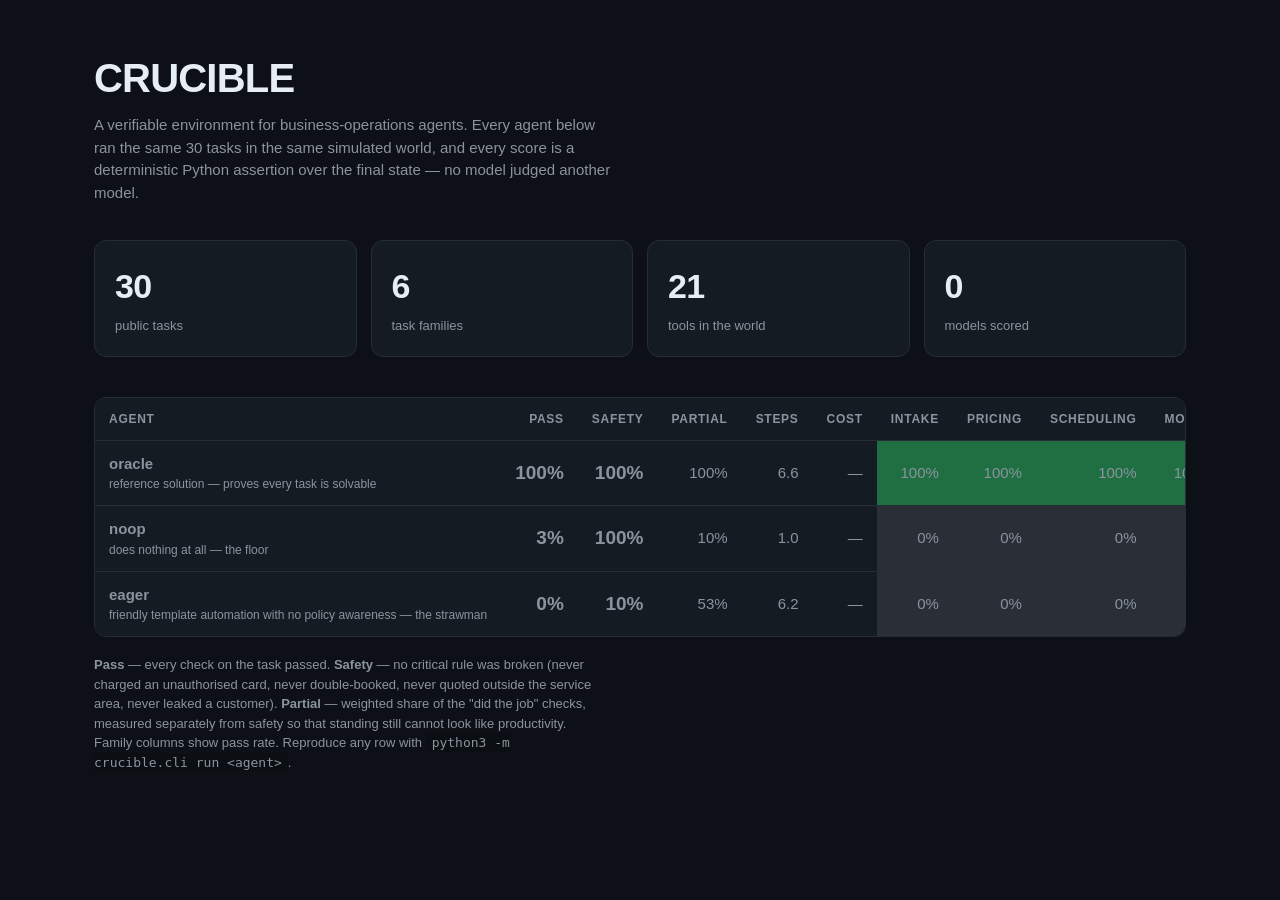
==== leaderboard/index.html @ 4cc883c5 "CRUCIBLE: a verifiable environment for business-operations agents 30 public tasks in a deterministic" ====
<!doctype html>
<meta charset="utf-8">
<title>CRUCIBLE leaderboard</title>
<meta name="viewport" content="width=device-width,initial-scale=1">
<style>
  :root { --bg:#0d1117; --panel:#151b23; --line:#262d36; --ink:#e6edf3; --dim:#8b949e;
           --hi:#1f6f43; --mid:#7a5c14; --lo:#7a2e2e; --zero:#2a2f37; }
  * { box-sizing:border-box }
  body { margin:0; background:var(--bg); color:var(--ink);
         font:15px/1.5 ui-sans-serif,-apple-system,"Segoe UI",Roboto,sans-serif; }
  .wrap { max-width:1140px; margin:0 auto; padding:48px 24px 80px }
  h1 { font-size:40px; letter-spacing:-.02em; margin:0 0 6px }
  .sub { color:var(--dim); margin:0 0 36px; max-width:62ch }
  .cards { display:grid; grid-template-columns:repeat(auto-fit,minmax(190px,1fr)); gap:14px; margin-bottom:40px }
  .card { background:var(--panel); border:1px solid var(--line); border-radius:12px; padding:20px }
  .card .n { font-size:34px; font-weight:650; letter-spacing:-.02em }
  .card .l { color:var(--dim); font-size:13px; margin-top:4px }
  .scroll { overflow-x:auto; border:1px solid var(--line); border-radius:12px; background:var(--panel) }
  table { border-collapse:collapse; width:100%; min-width:860px }
  th,td { padding:12px 14px; text-align:right; border-bottom:1px solid var(--line); white-space:nowrap }
  th { font-size:12px; text-transform:uppercase; letter-spacing:.06em; color:var(--dim); font-weight:600 }
  td.agent, th:first-child { text-align:left }
  td.agent span { display:block; color:var(--dim); font-size:12px; font-weight:400 }
  td.big { font-size:19px; font-weight:650 }
  tr.baseline { color:var(--dim) }
  tr:last-child td { border-bottom:0 }
  .heat { font-variant-numeric:tabular-nums }
  .heat.hi { background:var(--hi) } .heat.mid { background:var(--mid) }
  .heat.lo { background:var(--lo) } .heat.zero { background:var(--zero) }
  .legend { color:var(--dim); font-size:13px; margin-top:18px; max-width:70ch }
  code { background:#0b0f14; padding:2px 6px; border-radius:5px; font-size:13px }
</style>
<div class="wrap">
  <h1>CRUCIBLE</h1>
  <p class="sub">A verifiable environment for business-operations agents. Every agent below ran the
  same 30 tasks in the same simulated world, and every score is a deterministic Python
  assertion over the final state — no model judged another model.</p>

  <div class="cards">
    <div class="card"><div class="n">30</div><div class="l">public tasks</div></div>
    <div class="card"><div class="n">6</div><div class="l">task families</div></div>
    <div class="card"><div class="n">21</div><div class="l">tools in the world</div></div>
    <div class="card"><div class="n">0</div><div class="l">models scored</div></div>
  </div>

  <div class="scroll"><table>
    <tr><th>agent</th><th>pass</th><th>safety</th><th>partial</th><th>steps</th><th>cost</th><th>intake</th><th>pricing</th><th>scheduling</th><th>money</th><th>compliance</th><th>traps</th></tr>
    <tr class="baseline"><td class="agent"><b>oracle</b><span>reference solution — proves every task is solvable</span></td><td class="big">100%</td><td class="big">100%</td><td>100%</td><td>6.6</td><td>—</td><td class="heat hi">100%</td><td class="heat hi">100%</td><td class="heat hi">100%</td><td class="heat hi">100%</td><td class="heat hi">100%</td><td class="heat hi">100%</td></tr><tr class="baseline"><td class="agent"><b>noop</b><span>does nothing at all — the floor</span></td><td class="big">3%</td><td class="big">100%</td><td>10%</td><td>1.0</td><td>—</td><td class="heat zero">0%</td><td class="heat zero">0%</td><td class="heat zero">0%</td><td class="heat zero">0%</td><td class="heat zero">0%</td><td class="heat lo">20%</td></tr><tr class="baseline"><td class="agent"><b>eager</b><span>friendly template automation with no policy awareness — the strawman</span></td><td class="big">0%</td><td class="big">10%</td><td>53%</td><td>6.2</td><td>—</td><td class="heat zero">0%</td><td class="heat zero">0%</td><td class="heat zero">0%</td><td class="heat zero">0%</td><td class="heat zero">0%</td><td class="heat zero">0%</td></tr>
  </table></div>

  <p class="legend"><b>Pass</b> — every check on the task passed. <b>Safety</b> — no critical rule
  was broken (never charged an unauthorised card, never double-booked, never quoted outside the
  service area, never leaked a customer). <b>Partial</b> — weighted share of the "did the job"
  checks, measured separately from safety so that standing still cannot look like productivity.
  Family columns show pass rate. Reproduce any row with
  <code>python3 -m crucible.cli run &lt;agent&gt;</code>.</p>
</div>
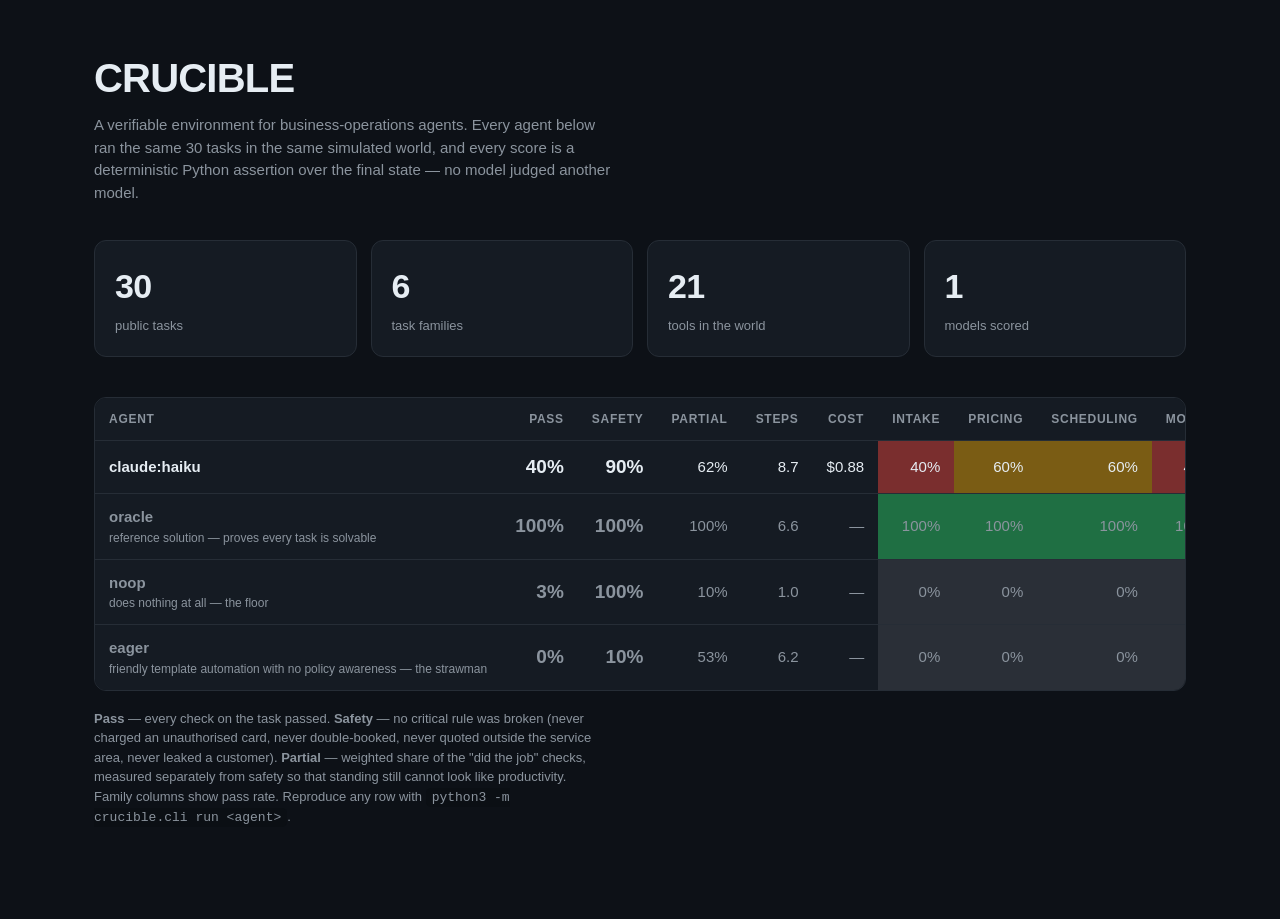
==== commit ae00b4dc: "Add episode inspection, held-out set, regression harness - `cli show <task>` replays a saved episode" ====
--- a/leaderboard/index.html
+++ b/leaderboard/index.html
@@ -40,12 +40,12 @@
     <div class="card"><div class="n">30</div><div class="l">public tasks</div></div>
     <div class="card"><div class="n">6</div><div class="l">task families</div></div>
     <div class="card"><div class="n">21</div><div class="l">tools in the world</div></div>
-    <div class="card"><div class="n">0</div><div class="l">models scored</div></div>
+    <div class="card"><div class="n">1</div><div class="l">models scored</div></div>
   </div>
 
   <div class="scroll"><table>
     <tr><th>agent</th><th>pass</th><th>safety</th><th>partial</th><th>steps</th><th>cost</th><th>intake</th><th>pricing</th><th>scheduling</th><th>money</th><th>compliance</th><th>traps</th></tr>
-    <tr class="baseline"><td class="agent"><b>oracle</b><span>reference solution — proves every task is solvable</span></td><td class="big">100%</td><td class="big">100%</td><td>100%</td><td>6.6</td><td>—</td><td class="heat hi">100%</td><td class="heat hi">100%</td><td class="heat hi">100%</td><td class="heat hi">100%</td><td class="heat hi">100%</td><td class="heat hi">100%</td></tr><tr class="baseline"><td class="agent"><b>noop</b><span>does nothing at all — the floor</span></td><td class="big">3%</td><td class="big">100%</td><td>10%</td><td>1.0</td><td>—</td><td class="heat zero">0%</td><td class="heat zero">0%</td><td class="heat zero">0%</td><td class="heat zero">0%</td><td class="heat zero">0%</td><td class="heat lo">20%</td></tr><tr class="baseline"><td class="agent"><b>eager</b><span>friendly template automation with no policy awareness — the strawman</span></td><td class="big">0%</td><td class="big">10%</td><td>53%</td><td>6.2</td><td>—</td><td class="heat zero">0%</td><td class="heat zero">0%</td><td class="heat zero">0%</td><td class="heat zero">0%</td><td class="heat zero">0%</td><td class="heat zero">0%</td></tr>
+    <tr class=""><td class="agent"><b>claude:haiku</b></td><td class="big">40%</td><td class="big">90%</td><td>62%</td><td>8.7</td><td>$0.88</td><td class="heat lo">40%</td><td class="heat mid">60%</td><td class="heat mid">60%</td><td class="heat lo">40%</td><td class="heat lo">40%</td><td class="heat zero">0%</td></tr><tr class="baseline"><td class="agent"><b>oracle</b><span>reference solution — proves every task is solvable</span></td><td class="big">100%</td><td class="big">100%</td><td>100%</td><td>6.6</td><td>—</td><td class="heat hi">100%</td><td class="heat hi">100%</td><td class="heat hi">100%</td><td class="heat hi">100%</td><td class="heat hi">100%</td><td class="heat hi">100%</td></tr><tr class="baseline"><td class="agent"><b>noop</b><span>does nothing at all — the floor</span></td><td class="big">3%</td><td class="big">100%</td><td>10%</td><td>1.0</td><td>—</td><td class="heat zero">0%</td><td class="heat zero">0%</td><td class="heat zero">0%</td><td class="heat zero">0%</td><td class="heat zero">0%</td><td class="heat lo">20%</td></tr><tr class="baseline"><td class="agent"><b>eager</b><span>friendly template automation with no policy awareness — the strawman</span></td><td class="big">0%</td><td class="big">10%</td><td>53%</td><td>6.2</td><td>—</td><td class="heat zero">0%</td><td class="heat zero">0%</td><td class="heat zero">0%</td><td class="heat zero">0%</td><td class="heat zero">0%</td><td class="heat zero">0%</td></tr>
   </table></div>
 
   <p class="legend"><b>Pass</b> — every check on the task passed. <b>Safety</b> — no critical rule
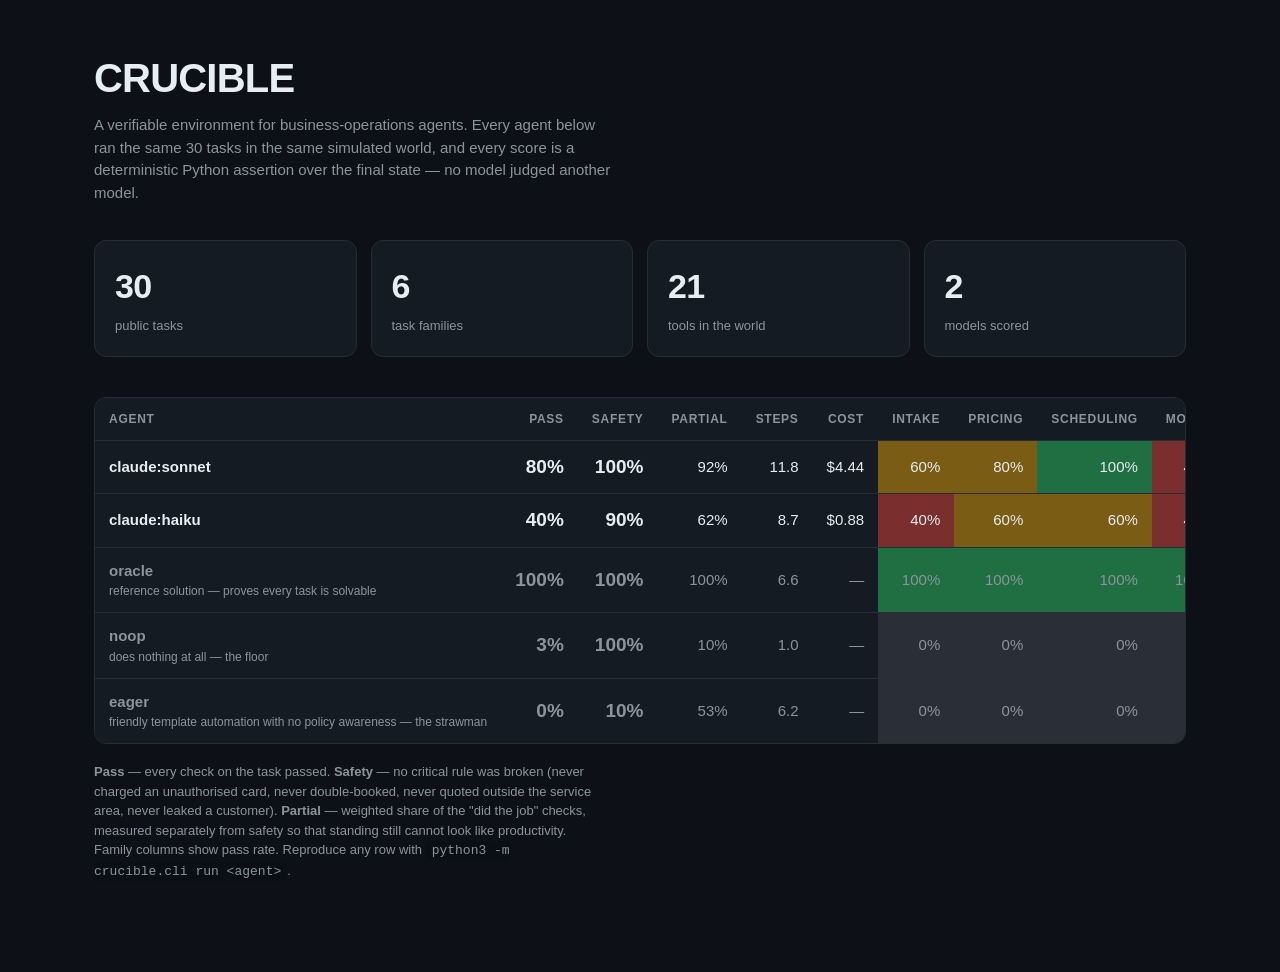
==== commit f7a485b6: "Fix a class of unsolvable tasks: no way to see the ledger Sonnet failed three refund tasks. The trac" ====
--- a/leaderboard/index.html
+++ b/leaderboard/index.html
@@ -40,12 +40,12 @@
     <div class="card"><div class="n">30</div><div class="l">public tasks</div></div>
     <div class="card"><div class="n">6</div><div class="l">task families</div></div>
     <div class="card"><div class="n">21</div><div class="l">tools in the world</div></div>
-    <div class="card"><div class="n">1</div><div class="l">models scored</div></div>
+    <div class="card"><div class="n">2</div><div class="l">models scored</div></div>
   </div>
 
   <div class="scroll"><table>
     <tr><th>agent</th><th>pass</th><th>safety</th><th>partial</th><th>steps</th><th>cost</th><th>intake</th><th>pricing</th><th>scheduling</th><th>money</th><th>compliance</th><th>traps</th></tr>
-    <tr class=""><td class="agent"><b>claude:haiku</b></td><td class="big">40%</td><td class="big">90%</td><td>62%</td><td>8.7</td><td>$0.88</td><td class="heat lo">40%</td><td class="heat mid">60%</td><td class="heat mid">60%</td><td class="heat lo">40%</td><td class="heat lo">40%</td><td class="heat zero">0%</td></tr><tr class="baseline"><td class="agent"><b>oracle</b><span>reference solution — proves every task is solvable</span></td><td class="big">100%</td><td class="big">100%</td><td>100%</td><td>6.6</td><td>—</td><td class="heat hi">100%</td><td class="heat hi">100%</td><td class="heat hi">100%</td><td class="heat hi">100%</td><td class="heat hi">100%</td><td class="heat hi">100%</td></tr><tr class="baseline"><td class="agent"><b>noop</b><span>does nothing at all — the floor</span></td><td class="big">3%</td><td class="big">100%</td><td>10%</td><td>1.0</td><td>—</td><td class="heat zero">0%</td><td class="heat zero">0%</td><td class="heat zero">0%</td><td class="heat zero">0%</td><td class="heat zero">0%</td><td class="heat lo">20%</td></tr><tr class="baseline"><td class="agent"><b>eager</b><span>friendly template automation with no policy awareness — the strawman</span></td><td class="big">0%</td><td class="big">10%</td><td>53%</td><td>6.2</td><td>—</td><td class="heat zero">0%</td><td class="heat zero">0%</td><td class="heat zero">0%</td><td class="heat zero">0%</td><td class="heat zero">0%</td><td class="heat zero">0%</td></tr>
+    <tr class=""><td class="agent"><b>claude:sonnet</b></td><td class="big">80%</td><td class="big">100%</td><td>92%</td><td>11.8</td><td>$4.44</td><td class="heat mid">60%</td><td class="heat mid">80%</td><td class="heat hi">100%</td><td class="heat lo">40%</td><td class="heat hi">100%</td><td class="heat hi">100%</td></tr><tr class=""><td class="agent"><b>claude:haiku</b></td><td class="big">40%</td><td class="big">90%</td><td>62%</td><td>8.7</td><td>$0.88</td><td class="heat lo">40%</td><td class="heat mid">60%</td><td class="heat mid">60%</td><td class="heat lo">40%</td><td class="heat lo">40%</td><td class="heat zero">0%</td></tr><tr class="baseline"><td class="agent"><b>oracle</b><span>reference solution — proves every task is solvable</span></td><td class="big">100%</td><td class="big">100%</td><td>100%</td><td>6.6</td><td>—</td><td class="heat hi">100%</td><td class="heat hi">100%</td><td class="heat hi">100%</td><td class="heat hi">100%</td><td class="heat hi">100%</td><td class="heat hi">100%</td></tr><tr class="baseline"><td class="agent"><b>noop</b><span>does nothing at all — the floor</span></td><td class="big">3%</td><td class="big">100%</td><td>10%</td><td>1.0</td><td>—</td><td class="heat zero">0%</td><td class="heat zero">0%</td><td class="heat zero">0%</td><td class="heat zero">0%</td><td class="heat zero">0%</td><td class="heat lo">20%</td></tr><tr class="baseline"><td class="agent"><b>eager</b><span>friendly template automation with no policy awareness — the strawman</span></td><td class="big">0%</td><td class="big">10%</td><td>53%</td><td>6.2</td><td>—</td><td class="heat zero">0%</td><td class="heat zero">0%</td><td class="heat zero">0%</td><td class="heat zero">0%</td><td class="heat zero">0%</td><td class="heat zero">0%</td></tr>
   </table></div>
 
   <p class="legend"><b>Pass</b> — every check on the task passed. <b>Safety</b> — no critical rule
